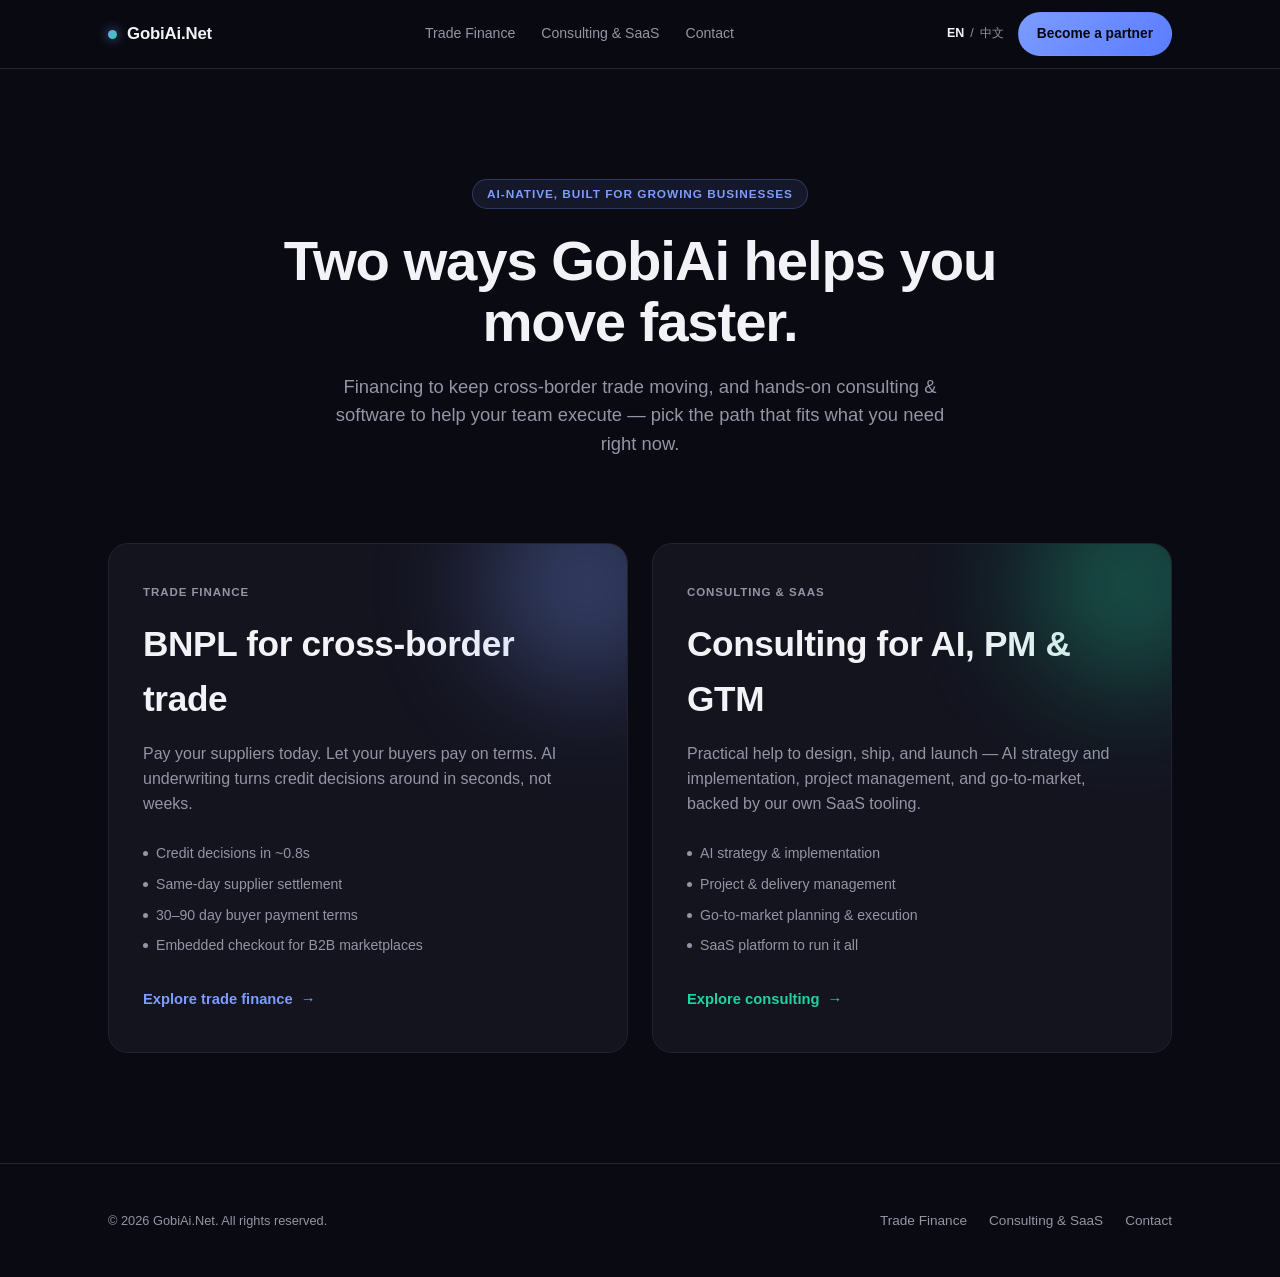
==== index.html @ fb1bc42e "Initial site: BNPL + Consulting & SaaS landing pages" ====
<!DOCTYPE html>
<html lang="en">
<head>
<meta charset="UTF-8" />
<meta name="viewport" content="width=device-width, initial-scale=1.0" />
<title>GobiAi.Net — AI-native trade finance &amp; consulting</title>
<meta name="description" content="GobiAi.Net: AI-native cross-border BNPL trade finance, plus consulting and SaaS for AI, project management, and go-to-market." />
<meta name="theme-color" content="#0a0a12" />
<link rel="stylesheet" href="/assets/style.css" />
</head>
<body>

<header class="site">
  <div class="wrap">
    <a class="brand" href="/">
      <span class="dot"></span>
      GobiAi.Net
    </a>
    <nav class="primary">
      <a class="navlink" href="/bnpl/">Trade Finance</a>
      <a class="navlink" href="/consulting/">Consulting &amp; SaaS</a>
      <a class="navlink" href="/bnpl/#contact">Contact</a>
    </nav>
    <div class="nav-actions">
      <div class="lang-toggle"><span class="on">EN</span><span>/</span><span>中文</span></div>
      <a class="btn btn-primary" href="/bnpl/#partner">Become a partner</a>
    </div>
  </div>
</header>

<section class="chooser-hero">
  <div class="wrap">
    <span class="eyebrow">AI-native, built for growing businesses</span>
    <h1>Two ways GobiAi helps you move faster.</h1>
    <p class="lead">Financing to keep cross-border trade moving, and hands-on consulting &amp; software to help your team execute — pick the path that fits what you need right now.</p>
  </div>
</section>

<section class="paths">
  <div class="wrap">
    <div class="path-grid">

      <a class="path-card bnpl" href="/bnpl/">
        <div class="glow"></div>
        <div class="kicker">Trade Finance</div>
        <h2>BNPL for cross-border trade</h2>
        <p class="desc">Pay your suppliers today. Let your buyers pay on terms. AI underwriting turns credit decisions around in seconds, not weeks.</p>
        <ul class="mini">
          <li>Credit decisions in ~0.8s</li>
          <li>Same-day supplier settlement</li>
          <li>30–90 day buyer payment terms</li>
          <li>Embedded checkout for B2B marketplaces</li>
        </ul>
        <span class="go">Explore trade finance <span class="arrow">→</span></span>
      </a>

      <a class="path-card consulting" href="/consulting/">
        <div class="glow"></div>
        <div class="kicker">Consulting &amp; SaaS</div>
        <h2>Consulting for AI, PM &amp; GTM</h2>
        <p class="desc">Practical help to design, ship, and launch — AI strategy and implementation, project management, and go-to-market, backed by our own SaaS tooling.</p>
        <ul class="mini">
          <li>AI strategy &amp; implementation</li>
          <li>Project &amp; delivery management</li>
          <li>Go-to-market planning &amp; execution</li>
          <li>SaaS platform to run it all</li>
        </ul>
        <span class="go">Explore consulting <span class="arrow">→</span></span>
      </a>

    </div>
  </div>
</section>

<footer class="site">
  <div class="wrap">
    <div class="copy">© <span id="year"></span> GobiAi.Net. All rights reserved.</div>
    <div class="foot-links">
      <a href="/bnpl/">Trade Finance</a>
      <a href="/consulting/">Consulting &amp; SaaS</a>
      <a href="/bnpl/#contact">Contact</a>
    </div>
  </div>
</footer>

<script>document.getElementById("year").textContent = new Date().getFullYear();</script>
</body>
</html>
---- assets/style.css ----
/* GobiAi.Net — shared styles */
:root {
  --bg: #0a0a12;
  --bg-alt: #101018;
  --card: #14141f;
  --border: #23232f;
  --text: #f3f3f7;
  --text-dim: #9494a6;
  --accent: #7c9cff;
  --accent-2: #22d3a0;
  --accent-warm: #ffb977;
  --radius: 14px;
  --maxw: 1120px;
  font-size: 16px;
}

* { box-sizing: border-box; }
html { scroll-behavior: smooth; }
body {
  margin: 0;
  background: var(--bg);
  color: var(--text);
  font-family: "Inter", -apple-system, BlinkMacSystemFont, "Segoe UI", Roboto, Helvetica, Arial, sans-serif;
  line-height: 1.55;
  -webkit-font-smoothing: antialiased;
}

a { color: inherit; text-decoration: none; }
img { max-width: 100%; display: block; }

.wrap {
  max-width: var(--maxw);
  margin: 0 auto;
  padding: 0 28px;
}

/* Header / nav */
header.site {
  position: sticky;
  top: 0;
  z-index: 50;
  background: rgba(10, 10, 18, 0.85);
  backdrop-filter: blur(10px);
  border-bottom: 1px solid var(--border);
}
header.site .wrap {
  display: flex;
  align-items: center;
  justify-content: space-between;
  height: 68px;
}
.brand {
  display: flex;
  align-items: center;
  gap: 10px;
  font-weight: 700;
  font-size: 1.05rem;
  letter-spacing: -0.01em;
}
.brand .dot {
  width: 9px;
  height: 9px;
  border-radius: 50%;
  background: linear-gradient(135deg, var(--accent), var(--accent-2));
  box-shadow: 0 0 12px rgba(124, 156, 255, 0.7);
}
.brand .sub {
  font-size: 0.68rem;
  font-weight: 600;
  color: var(--text-dim);
  border: 1px solid var(--border);
  border-radius: 999px;
  padding: 2px 9px;
  margin-left: 4px;
  text-transform: uppercase;
  letter-spacing: 0.06em;
}

nav.primary {
  display: flex;
  align-items: center;
  gap: 26px;
}
nav.primary a.navlink {
  font-size: 0.88rem;
  color: var(--text-dim);
  transition: color 0.15s ease;
}
nav.primary a.navlink:hover { color: var(--text); }
nav.primary a.navlink.current { color: var(--text); }

.nav-actions { display: flex; align-items: center; gap: 14px; }
.lang-toggle {
  font-size: 0.78rem;
  color: var(--text-dim);
  display: flex;
  gap: 6px;
}
.lang-toggle span { cursor: default; }
.lang-toggle span.on { color: var(--text); font-weight: 600; }

.btn {
  display: inline-flex;
  align-items: center;
  justify-content: center;
  gap: 8px;
  padding: 10px 18px;
  border-radius: 999px;
  font-size: 0.86rem;
  font-weight: 600;
  border: 1px solid transparent;
  cursor: pointer;
  transition: transform 0.15s ease, opacity 0.15s ease;
}
.btn:hover { transform: translateY(-1px); }
.btn-primary {
  background: linear-gradient(135deg, var(--accent), #5a7cff);
  color: #060610;
}
.btn-ghost {
  border-color: var(--border);
  color: var(--text);
  background: transparent;
}
.btn-consulting {
  background: linear-gradient(135deg, var(--accent-2), #17b389);
  color: #061410;
}

/* Hero / sections */
section { padding: 88px 0; border-bottom: 1px solid var(--border); }
section:last-of-type { border-bottom: none; }
.eyebrow {
  display: inline-block;
  font-size: 0.74rem;
  font-weight: 700;
  letter-spacing: 0.08em;
  text-transform: uppercase;
  color: var(--accent);
  background: rgba(124, 156, 255, 0.1);
  border: 1px solid rgba(124, 156, 255, 0.25);
  border-radius: 999px;
  padding: 5px 14px;
  margin-bottom: 22px;
}
.eyebrow.green {
  color: var(--accent-2);
  background: rgba(34, 211, 160, 0.1);
  border-color: rgba(34, 211, 160, 0.25);
}
h1 {
  font-size: clamp(2.2rem, 4.4vw, 3.6rem);
  line-height: 1.08;
  letter-spacing: -0.02em;
  margin: 0 0 20px;
}
h2 {
  font-size: clamp(1.6rem, 3vw, 2.2rem);
  letter-spacing: -0.01em;
  margin: 0 0 14px;
}
h3 { font-size: 1.15rem; margin: 0 0 8px; }
p.lead {
  font-size: 1.15rem;
  color: var(--text-dim);
  max-width: 640px;
  margin: 0 0 34px;
}
.section-head { max-width: 640px; margin-bottom: 48px; }
.section-head p { color: var(--text-dim); }

.cta-row { display: flex; gap: 14px; flex-wrap: wrap; }

.grid {
  display: grid;
  gap: 22px;
}
.grid-3 { grid-template-columns: repeat(3, 1fr); }
.grid-2 { grid-template-columns: repeat(2, 1fr); }
@media (max-width: 860px) {
  .grid-3, .grid-2 { grid-template-columns: 1fr; }
}

.card {
  background: var(--card);
  border: 1px solid var(--border);
  border-radius: var(--radius);
  padding: 28px;
}
.card .num {
  font-size: 0.78rem;
  font-weight: 700;
  color: var(--text-dim);
  margin-bottom: 14px;
  letter-spacing: 0.05em;
}
.card p { color: var(--text-dim); margin: 0; font-size: 0.95rem; }

/* Chooser landing page */
.chooser-hero { text-align: center; padding-top: 110px; padding-bottom: 40px; border-bottom: none; }
.chooser-hero .wrap { max-width: 820px; }
.chooser-hero p.lead { margin-left: auto; margin-right: auto; }

.paths {
  padding-top: 10px;
  padding-bottom: 110px;
  border-bottom: none;
}
.path-grid {
  display: grid;
  grid-template-columns: 1fr 1fr;
  gap: 24px;
}
@media (max-width: 780px) {
  .path-grid { grid-template-columns: 1fr; }
}
.path-card {
  position: relative;
  background: var(--card);
  border: 1px solid var(--border);
  border-radius: 20px;
  padding: 40px 34px;
  overflow: hidden;
  transition: border-color 0.2s ease, transform 0.2s ease;
}
.path-card:hover { transform: translateY(-3px); }
.path-card.bnpl:hover { border-color: rgba(124, 156, 255, 0.5); }
.path-card.consulting:hover { border-color: rgba(34, 211, 160, 0.5); }
.path-card .glow {
  position: absolute;
  top: -60px; right: -60px;
  width: 200px; height: 200px;
  border-radius: 50%;
  filter: blur(60px);
  opacity: 0.35;
  pointer-events: none;
}
.path-card.bnpl .glow { background: var(--accent); }
.path-card.consulting .glow { background: var(--accent-2); }
.path-card .kicker {
  font-size: 0.72rem;
  font-weight: 700;
  letter-spacing: 0.08em;
  text-transform: uppercase;
  color: var(--text-dim);
  margin-bottom: 16px;
}
.path-card h2 { margin-bottom: 12px; }
.path-card p.desc { color: var(--text-dim); margin-bottom: 26px; }
.path-card ul.mini {
  list-style: none;
  padding: 0;
  margin: 0 0 30px;
  display: flex;
  flex-direction: column;
  gap: 9px;
}
.path-card ul.mini li {
  font-size: 0.88rem;
  color: var(--text-dim);
  display: flex;
  gap: 8px;
  align-items: baseline;
}
.path-card ul.mini li::before {
  content: "";
  width: 5px; height: 5px;
  border-radius: 50%;
  background: var(--text-dim);
  flex-shrink: 0;
  transform: translateY(-2px);
}
.path-card .go {
  display: inline-flex;
  align-items: center;
  gap: 8px;
  font-weight: 600;
  font-size: 0.92rem;
}
.path-card.bnpl .go { color: var(--accent); }
.path-card.consulting .go { color: var(--accent-2); }
.path-card .go .arrow { transition: transform 0.15s ease; }
.path-card:hover .go .arrow { transform: translateX(4px); }

/* Stat strip */
.stat-strip {
  display: flex;
  gap: 40px;
  flex-wrap: wrap;
  padding-top: 10px;
}
.stat { min-width: 120px; }
.stat .val {
  font-size: 1.7rem;
  font-weight: 700;
  letter-spacing: -0.01em;
}
.stat .label { font-size: 0.82rem; color: var(--text-dim); margin-top: 4px; }

/* Footer */
footer.site {
  padding: 46px 0;
  border-top: 1px solid var(--border);
}
footer.site .wrap {
  display: flex;
  justify-content: space-between;
  flex-wrap: wrap;
  gap: 20px;
  align-items: center;
}
footer.site .foot-links {
  display: flex;
  gap: 22px;
  flex-wrap: wrap;
}
footer.site a { color: var(--text-dim); font-size: 0.85rem; }
footer.site a:hover { color: var(--text); }
footer.site .copy { color: var(--text-dim); font-size: 0.8rem; }

/* Badges used on BNPL page */
.tx-badge {
  display: inline-flex;
  align-items: center;
  gap: 10px;
  background: var(--card);
  border: 1px solid var(--border);
  border-radius: 12px;
  padding: 10px 16px;
  font-size: 0.82rem;
  color: var(--text-dim);
}
.tx-badge .check {
  width: 20px; height: 20px;
  border-radius: 50%;
  background: rgba(34, 211, 160, 0.15);
  color: var(--accent-2);
  display: flex; align-items: center; justify-content: center;
  font-size: 0.7rem;
  font-weight: 700;
}

/* Contact form */
form.contact {
  display: grid;
  gap: 16px;
  max-width: 520px;
}
form.contact label {
  font-size: 0.82rem;
  color: var(--text-dim);
  margin-bottom: 6px;
  display: block;
}
form.contact input,
form.contact select,
form.contact textarea {
  width: 100%;
  background: var(--bg-alt);
  border: 1px solid var(--border);
  border-radius: 10px;
  padding: 12px 14px;
  color: var(--text);
  font-family: inherit;
  font-size: 0.92rem;
}
form.contact textarea { resize: vertical; min-height: 110px; }
form.contact input:focus,
form.contact select:focus,
form.contact textarea:focus {
  outline: none;
  border-color: var(--accent);
}

.pill-row { display: flex; gap: 10px; flex-wrap: wrap; margin-bottom: 30px; }
.pill {
  font-size: 0.78rem;
  color: var(--text-dim);
  border: 1px solid var(--border);
  border-radius: 999px;
  padding: 6px 14px;
}

.badge-soon {
  font-size: 0.68rem;
  font-weight: 700;
  letter-spacing: 0.05em;
  text-transform: uppercase;
  color: var(--accent-warm);
  background: rgba(255, 185, 119, 0.12);
  border: 1px solid rgba(255, 185, 119, 0.3);
  border-radius: 999px;
  padding: 3px 10px;
  margin-left: 10px;
}
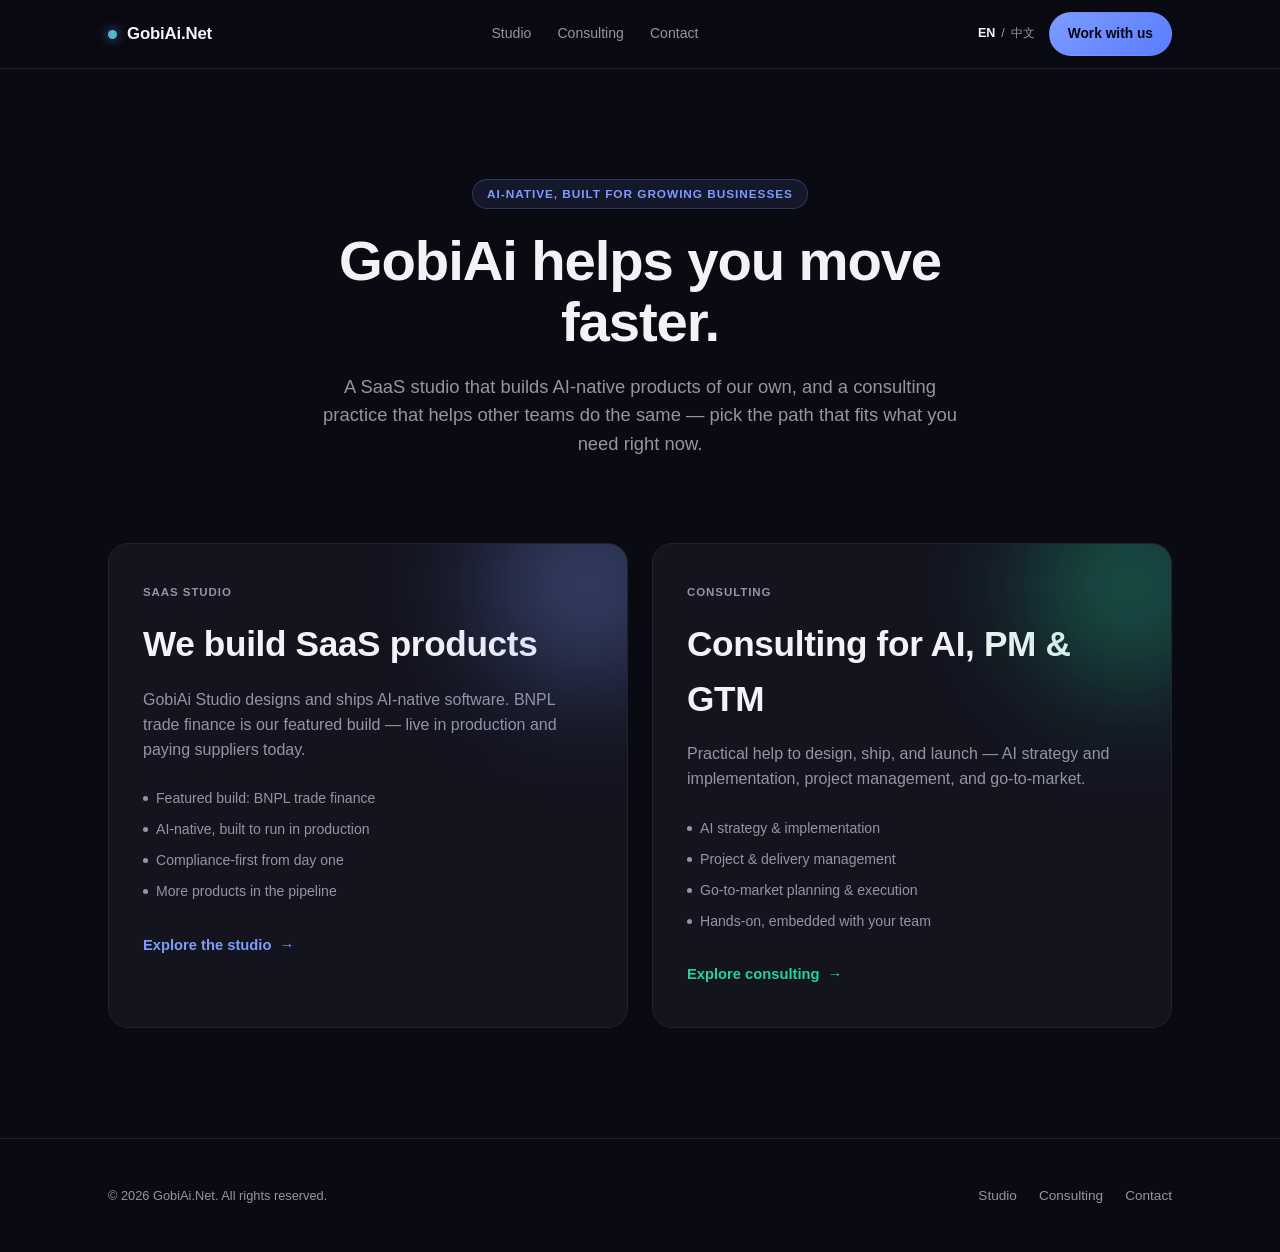
==== commit 2a47dcc9: "Reposition studio as SaaS developer (BNPL as case study); trim SaaS mentions from consulting page; s" ====
--- a/index.html
+++ b/index.html
@@ -3,8 +3,8 @@
 <head>
 <meta charset="UTF-8" />
 <meta name="viewport" content="width=device-width, initial-scale=1.0" />
-<title>GobiAi.Net — AI-native trade finance &amp; consulting</title>
-<meta name="description" content="GobiAi.Net: AI-native cross-border BNPL trade finance, plus consulting and SaaS for AI, project management, and go-to-market." />
+<title>GobiAi.Net — SaaS Studio &amp; Consulting</title>
+<meta name="description" content="GobiAi.Net: a SaaS studio building AI-native products (BNPL trade finance is our featured build), plus consulting for AI, project management, and go-to-market." />
 <meta name="theme-color" content="#0a0a12" />
 <link rel="stylesheet" href="/assets/style.css" />
 </head>
@@ -17,13 +17,13 @@
       GobiAi.Net
     </a>
     <nav class="primary">
-      <a class="navlink" href="/bnpl/">Trade Finance</a>
-      <a class="navlink" href="/consulting/">Consulting &amp; SaaS</a>
-      <a class="navlink" href="/bnpl/#contact">Contact</a>
+      <a class="navlink" href="/studio/">Studio</a>
+      <a class="navlink" href="/consulting/">Consulting</a>
+      <a class="navlink" href="/studio/#contact">Contact</a>
     </nav>
     <div class="nav-actions">
       <div class="lang-toggle"><span class="on">EN</span><span>/</span><span>中文</span></div>
-      <a class="btn btn-primary" href="/bnpl/#partner">Become a partner</a>
+      <a class="btn btn-primary" href="/studio/#contact">Work with us</a>
     </div>
   </div>
 </header>
@@ -31,8 +31,8 @@
 <section class="chooser-hero">
   <div class="wrap">
     <span class="eyebrow">AI-native, built for growing businesses</span>
-    <h1>Two ways GobiAi helps you move faster.</h1>
-    <p class="lead">Financing to keep cross-border trade moving, and hands-on consulting &amp; software to help your team execute — pick the path that fits what you need right now.</p>
+    <h1>GobiAi helps you move faster.</h1>
+    <p class="lead">A SaaS studio that builds AI-native products of our own, and a consulting practice that helps other teams do the same — pick the path that fits what you need right now.</p>
   </div>
 </section>
 
@@ -40,30 +40,30 @@
   <div class="wrap">
     <div class="path-grid">
 
-      <a class="path-card bnpl" href="/bnpl/">
+      <a class="path-card bnpl" href="/studio/">
         <div class="glow"></div>
-        <div class="kicker">Trade Finance</div>
-        <h2>BNPL for cross-border trade</h2>
-        <p class="desc">Pay your suppliers today. Let your buyers pay on terms. AI underwriting turns credit decisions around in seconds, not weeks.</p>
+        <div class="kicker">SaaS Studio</div>
+        <h2>We build SaaS products</h2>
+        <p class="desc">GobiAi Studio designs and ships AI-native software. BNPL trade finance is our featured build — live in production and paying suppliers today.</p>
         <ul class="mini">
-          <li>Credit decisions in ~0.8s</li>
-          <li>Same-day supplier settlement</li>
-          <li>30–90 day buyer payment terms</li>
-          <li>Embedded checkout for B2B marketplaces</li>
+          <li>Featured build: BNPL trade finance</li>
+          <li>AI-native, built to run in production</li>
+          <li>Compliance-first from day one</li>
+          <li>More products in the pipeline</li>
         </ul>
-        <span class="go">Explore trade finance <span class="arrow">→</span></span>
+        <span class="go">Explore the studio <span class="arrow">→</span></span>
       </a>
 
       <a class="path-card consulting" href="/consulting/">
         <div class="glow"></div>
-        <div class="kicker">Consulting &amp; SaaS</div>
+        <div class="kicker">Consulting</div>
         <h2>Consulting for AI, PM &amp; GTM</h2>
-        <p class="desc">Practical help to design, ship, and launch — AI strategy and implementation, project management, and go-to-market, backed by our own SaaS tooling.</p>
+        <p class="desc">Practical help to design, ship, and launch — AI strategy and implementation, project management, and go-to-market.</p>
         <ul class="mini">
           <li>AI strategy &amp; implementation</li>
           <li>Project &amp; delivery management</li>
           <li>Go-to-market planning &amp; execution</li>
-          <li>SaaS platform to run it all</li>
+          <li>Hands-on, embedded with your team</li>
         </ul>
         <span class="go">Explore consulting <span class="arrow">→</span></span>
       </a>
@@ -76,9 +76,9 @@
   <div class="wrap">
     <div class="copy">© <span id="year"></span> GobiAi.Net. All rights reserved.</div>
     <div class="foot-links">
-      <a href="/bnpl/">Trade Finance</a>
-      <a href="/consulting/">Consulting &amp; SaaS</a>
-      <a href="/bnpl/#contact">Contact</a>
+      <a href="/studio/">Studio</a>
+      <a href="/consulting/">Consulting</a>
+      <a href="/studio/#contact">Contact</a>
     </div>
   </div>
 </footer>
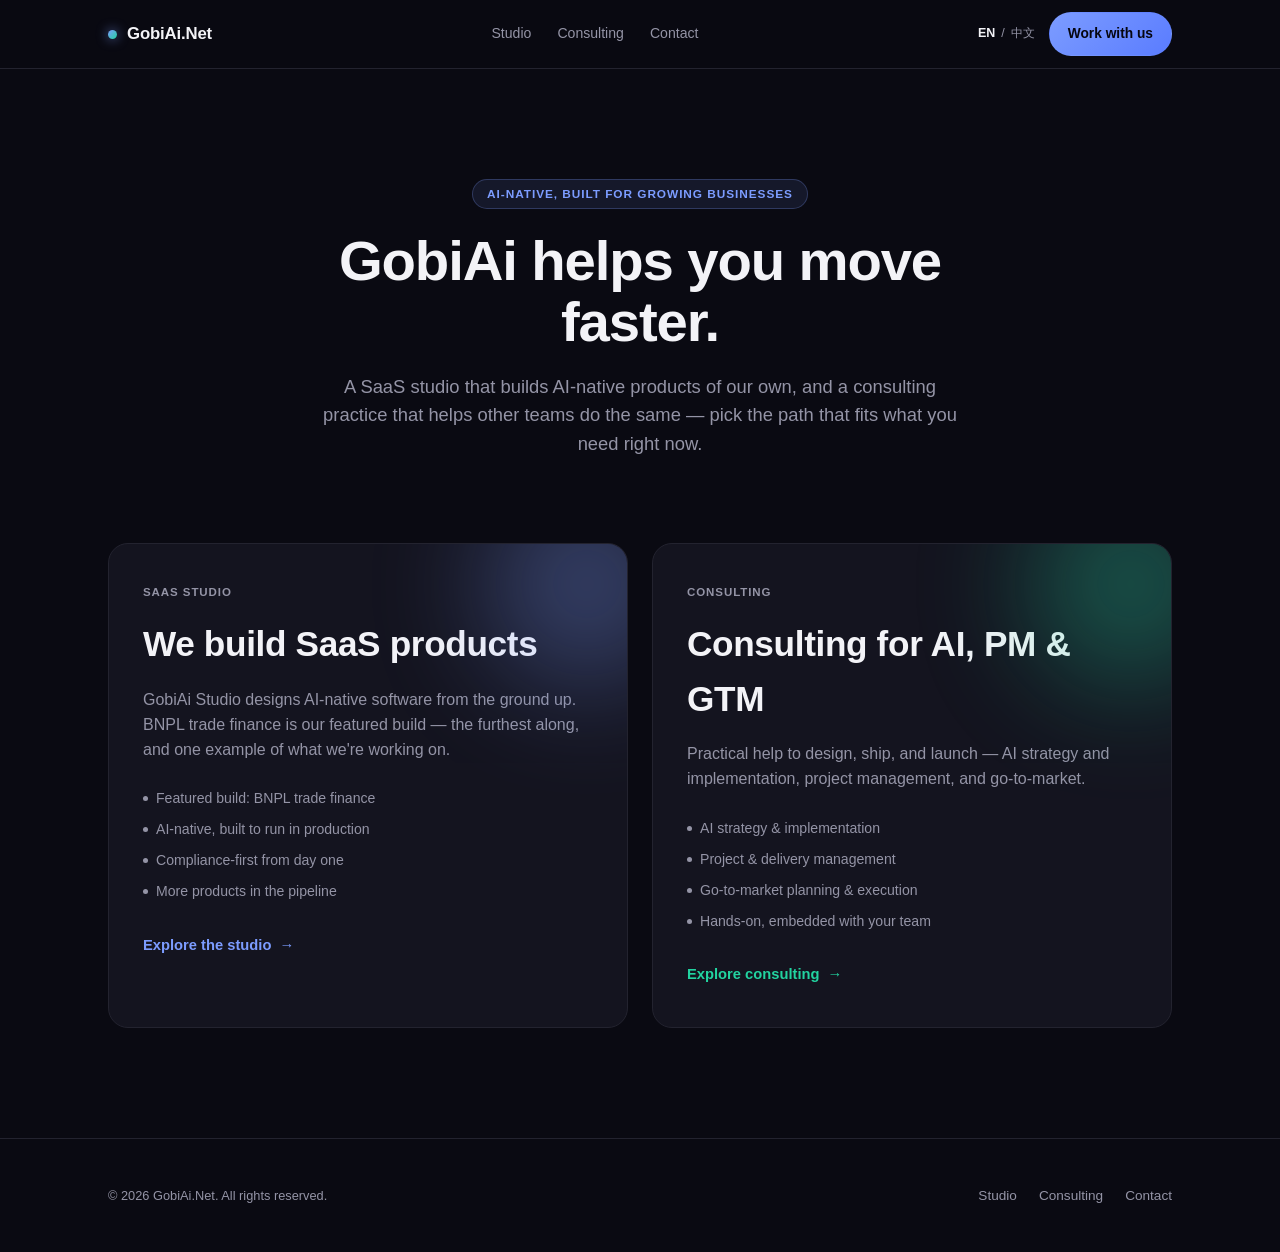
==== commit d12abed6: "Soften BNPL wording to avoid implying it's live; add coaching/edtech project cards; add contact info" ====
--- a/index.html
+++ b/index.html
@@ -44,7 +44,7 @@
         <div class="glow"></div>
         <div class="kicker">SaaS Studio</div>
         <h2>We build SaaS products</h2>
-        <p class="desc">GobiAi Studio designs and ships AI-native software. BNPL trade finance is our featured build — live in production and paying suppliers today.</p>
+        <p class="desc">GobiAi Studio designs AI-native software from the ground up. BNPL trade finance is our featured build — the furthest along, and one example of what we're working on.</p>
         <ul class="mini">
           <li>Featured build: BNPL trade finance</li>
           <li>AI-native, built to run in production</li>
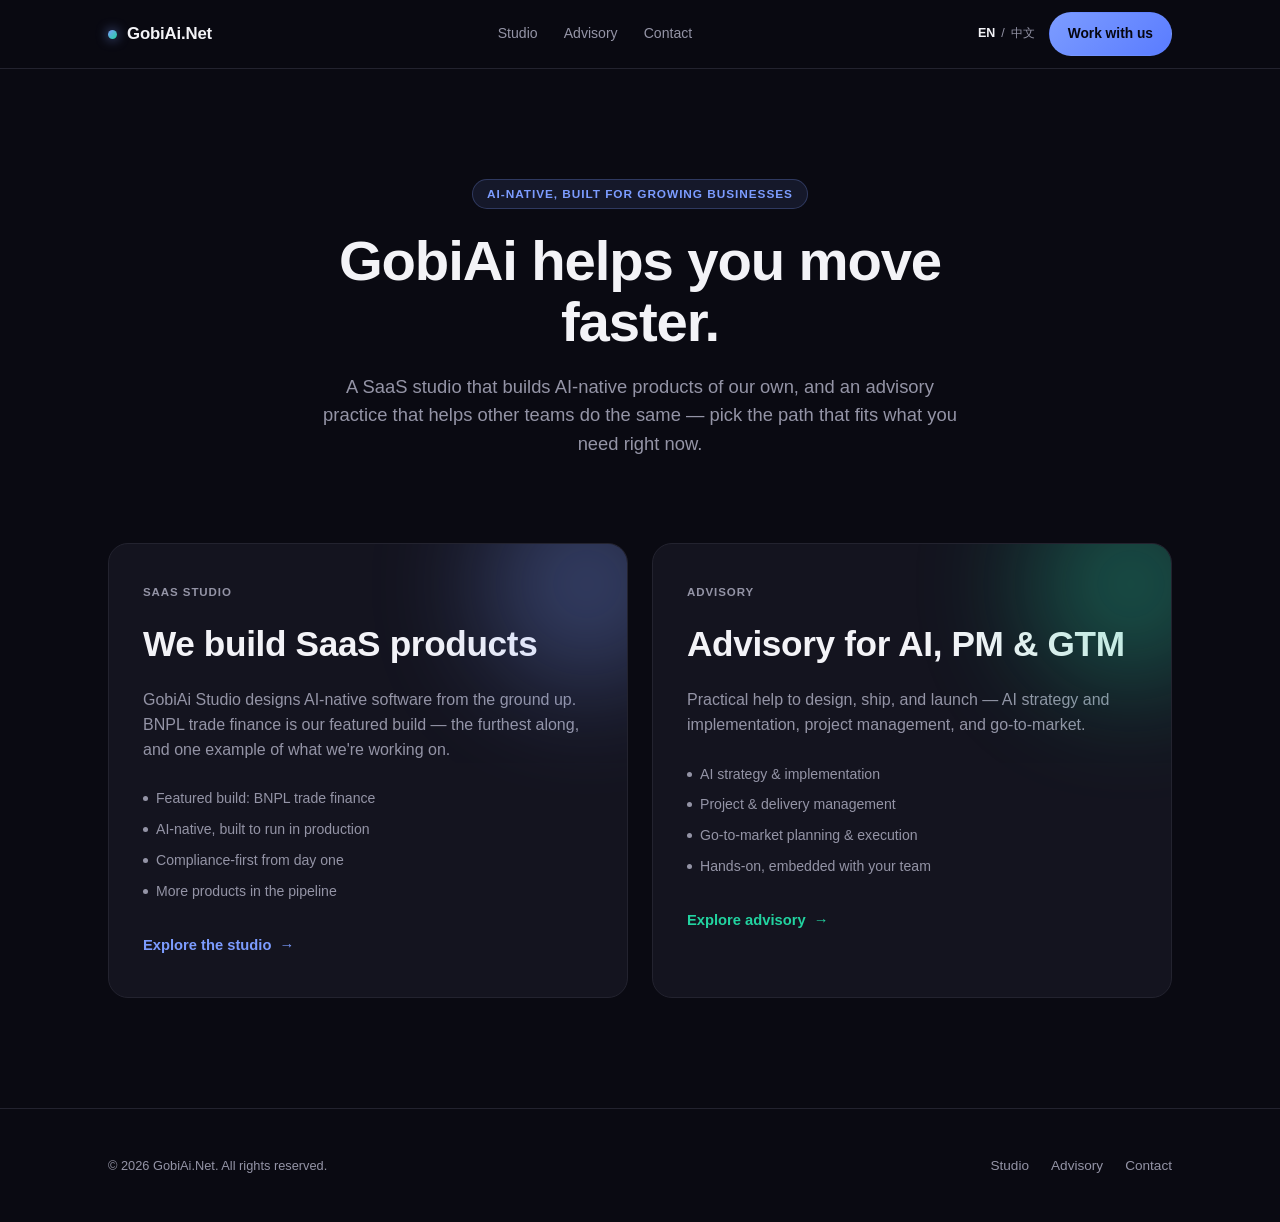
==== commit e61208b5: "Rename Consulting to Advisory (URL /advisory/, redirect old /consulting/ path)" ====
--- a/index.html
+++ b/index.html
@@ -3,8 +3,8 @@
 <head>
 <meta charset="UTF-8" />
 <meta name="viewport" content="width=device-width, initial-scale=1.0" />
-<title>GobiAi.Net — SaaS Studio &amp; Consulting</title>
-<meta name="description" content="GobiAi.Net: a SaaS studio building AI-native products (BNPL trade finance is our featured build), plus consulting for AI, project management, and go-to-market." />
+<title>GobiAi.Net — SaaS Studio &amp; Advisory</title>
+<meta name="description" content="GobiAi.Net: a SaaS studio building AI-native products (BNPL trade finance is our featured build), plus advisory for AI, project management, and go-to-market." />
 <meta name="theme-color" content="#0a0a12" />
 <link rel="stylesheet" href="/assets/style.css" />
 </head>
@@ -18,7 +18,7 @@
     </a>
     <nav class="primary">
       <a class="navlink" href="/studio/">Studio</a>
-      <a class="navlink" href="/consulting/">Consulting</a>
+      <a class="navlink" href="/advisory/">Advisory</a>
       <a class="navlink" href="/studio/#contact">Contact</a>
     </nav>
     <div class="nav-actions">
@@ -32,7 +32,7 @@
   <div class="wrap">
     <span class="eyebrow">AI-native, built for growing businesses</span>
     <h1>GobiAi helps you move faster.</h1>
-    <p class="lead">A SaaS studio that builds AI-native products of our own, and a consulting practice that helps other teams do the same — pick the path that fits what you need right now.</p>
+    <p class="lead">A SaaS studio that builds AI-native products of our own, and an advisory practice that helps other teams do the same — pick the path that fits what you need right now.</p>
   </div>
 </section>
 
@@ -54,10 +54,10 @@
         <span class="go">Explore the studio <span class="arrow">→</span></span>
       </a>
 
-      <a class="path-card consulting" href="/consulting/">
+      <a class="path-card consulting" href="/advisory/">
         <div class="glow"></div>
-        <div class="kicker">Consulting</div>
-        <h2>Consulting for AI, PM &amp; GTM</h2>
+        <div class="kicker">Advisory</div>
+        <h2>Advisory for AI, PM &amp; GTM</h2>
         <p class="desc">Practical help to design, ship, and launch — AI strategy and implementation, project management, and go-to-market.</p>
         <ul class="mini">
           <li>AI strategy &amp; implementation</li>
@@ -65,7 +65,7 @@
           <li>Go-to-market planning &amp; execution</li>
           <li>Hands-on, embedded with your team</li>
         </ul>
-        <span class="go">Explore consulting <span class="arrow">→</span></span>
+        <span class="go">Explore advisory <span class="arrow">→</span></span>
       </a>
 
     </div>
@@ -77,7 +77,7 @@
     <div class="copy">© <span id="year"></span> GobiAi.Net. All rights reserved.</div>
     <div class="foot-links">
       <a href="/studio/">Studio</a>
-      <a href="/consulting/">Consulting</a>
+      <a href="/advisory/">Advisory</a>
       <a href="/studio/#contact">Contact</a>
     </div>
   </div>
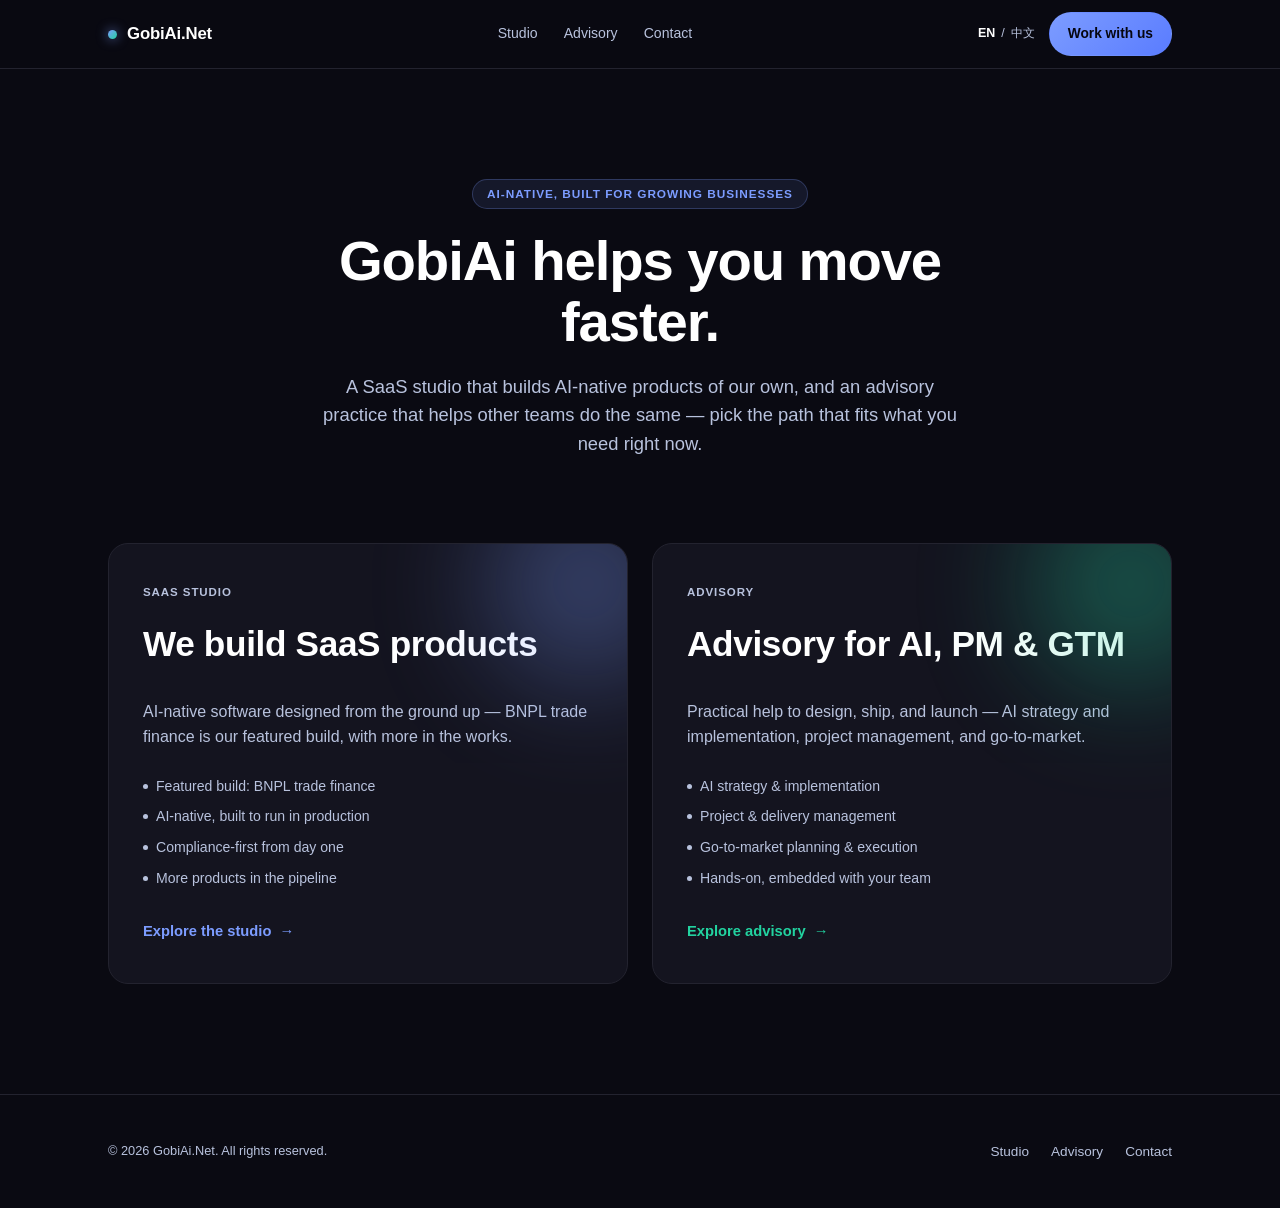
==== commit f432e831: "Align path cards on homepage, move contact cards below form in single row, brighten text colors" ====
--- a/index.html
+++ b/index.html
@@ -44,7 +44,7 @@
         <div class="glow"></div>
         <div class="kicker">SaaS Studio</div>
         <h2>We build SaaS products</h2>
-        <p class="desc">GobiAi Studio designs AI-native software from the ground up. BNPL trade finance is our featured build — the furthest along, and one example of what we're working on.</p>
+        <p class="desc">AI-native software designed from the ground up — BNPL trade finance is our featured build, with more in the works.</p>
         <ul class="mini">
           <li>Featured build: BNPL trade finance</li>
           <li>AI-native, built to run in production</li>
--- a/assets/style.css
+++ b/assets/style.css
@@ -4,8 +4,8 @@
   --bg-alt: #101018;
   --card: #14141f;
   --border: #23232f;
-  --text: #f3f3f7;
-  --text-dim: #9494a6;
+  --text: #ffffff;
+  --text-dim: #b8c2dd;
   --accent: #7c9cff;
   --accent-2: #22d3a0;
   --accent-warm: #ffb977;
@@ -177,8 +177,15 @@
 }
 .grid-3 { grid-template-columns: repeat(3, 1fr); }
 .grid-2 { grid-template-columns: repeat(2, 1fr); }
+.grid-4 { grid-template-columns: repeat(4, 1fr); }
+@media (max-width: 1000px) {
+  .grid-4 { grid-template-columns: repeat(2, 1fr); }
+}
 @media (max-width: 860px) {
   .grid-3, .grid-2 { grid-template-columns: 1fr; }
+}
+@media (max-width: 560px) {
+  .grid-4 { grid-template-columns: 1fr; }
 }
 
 .card {
@@ -215,6 +222,8 @@
   .path-grid { grid-template-columns: 1fr; }
 }
 .path-card {
+  display: flex;
+  flex-direction: column;
   position: relative;
   background: var(--card);
   border: 1px solid var(--border);
@@ -276,6 +285,7 @@
   gap: 8px;
   font-weight: 600;
   font-size: 0.92rem;
+  margin-top: auto; /* pins the link to the card bottom so both cards align */
 }
 .path-card.bnpl .go { color: var(--accent); }
 .path-card.consulting .go { color: var(--accent-2); }
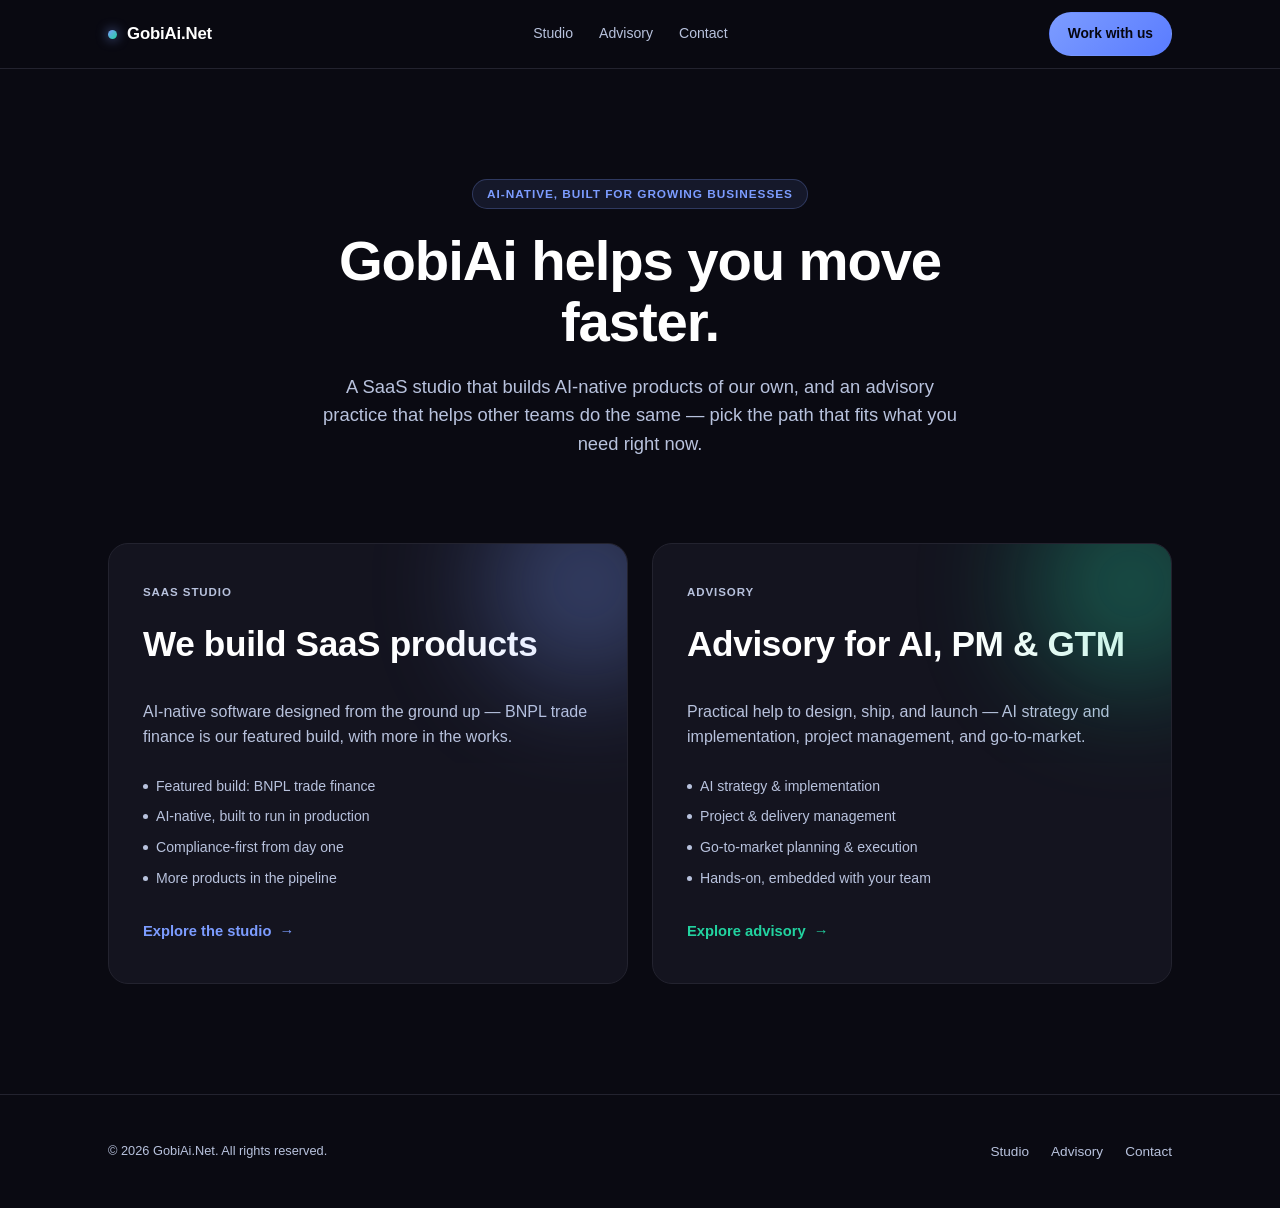
==== commit 8fce28ea: "Remove EN/Chinese language toggle - site is English-only" ====
--- a/index.html
+++ b/index.html
@@ -22,7 +22,6 @@
       <a class="navlink" href="/studio/#contact">Contact</a>
     </nav>
     <div class="nav-actions">
-      <div class="lang-toggle"><span class="on">EN</span><span>/</span><span>中文</span></div>
       <a class="btn btn-primary" href="/studio/#contact">Work with us</a>
     </div>
   </div>
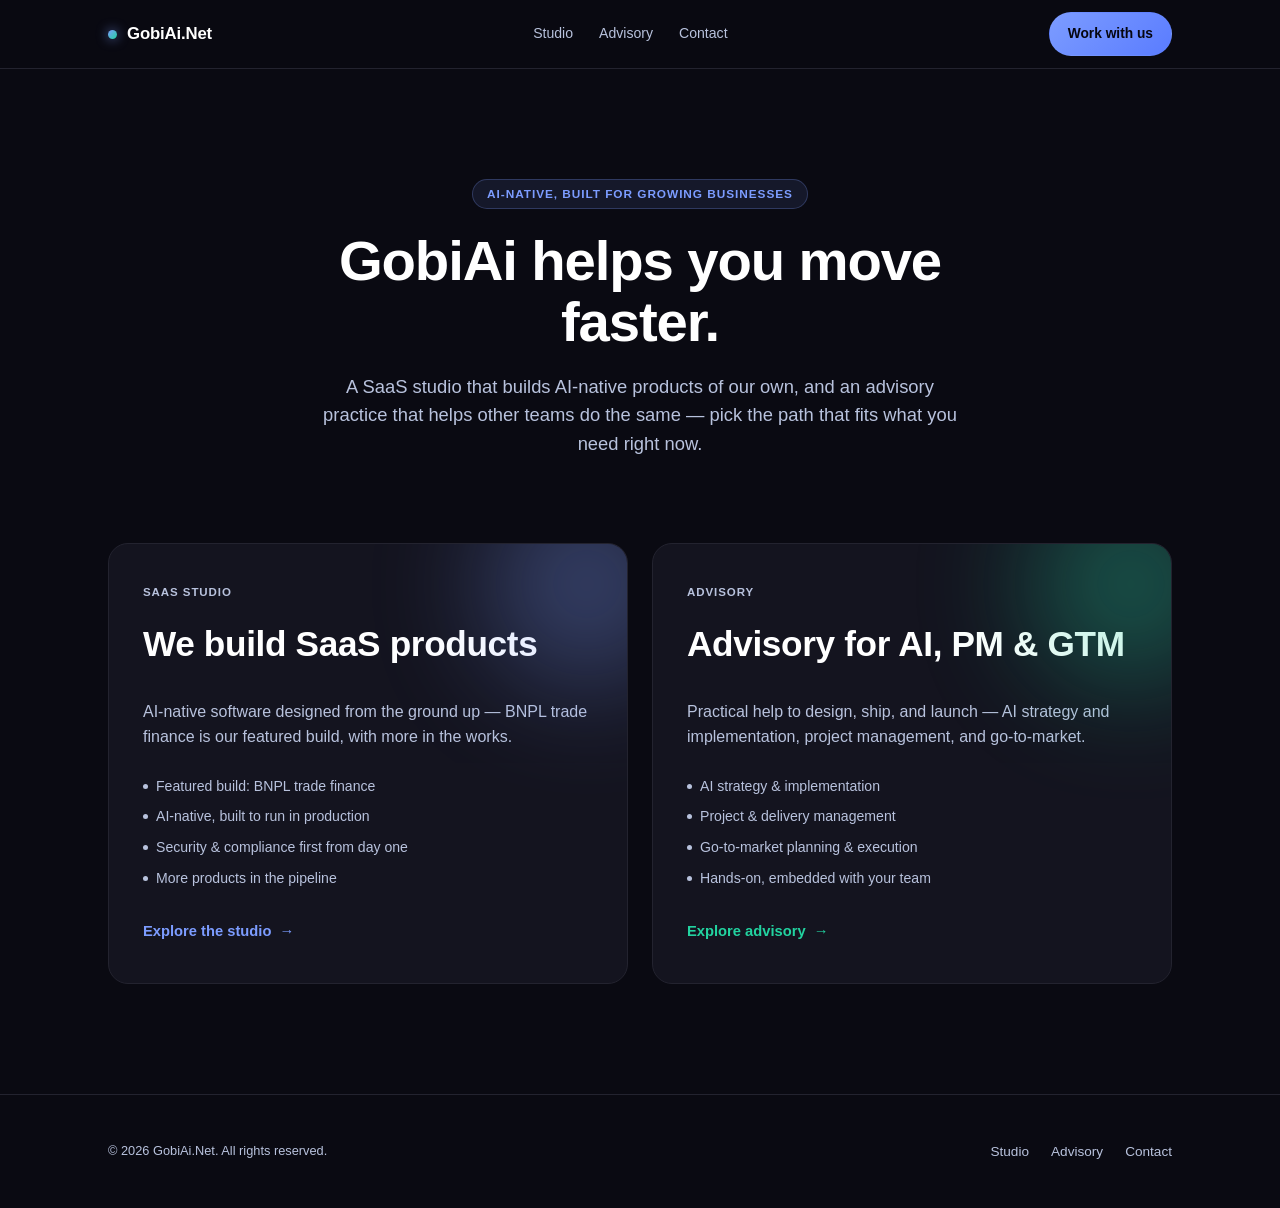
==== commit 421a59b9: "Change Compliance-first to Security & compliance first" ====
--- a/index.html
+++ b/index.html
@@ -47,7 +47,7 @@
         <ul class="mini">
           <li>Featured build: BNPL trade finance</li>
           <li>AI-native, built to run in production</li>
-          <li>Compliance-first from day one</li>
+          <li>Security &amp; compliance first from day one</li>
           <li>More products in the pipeline</li>
         </ul>
         <span class="go">Explore the studio <span class="arrow">→</span></span>
